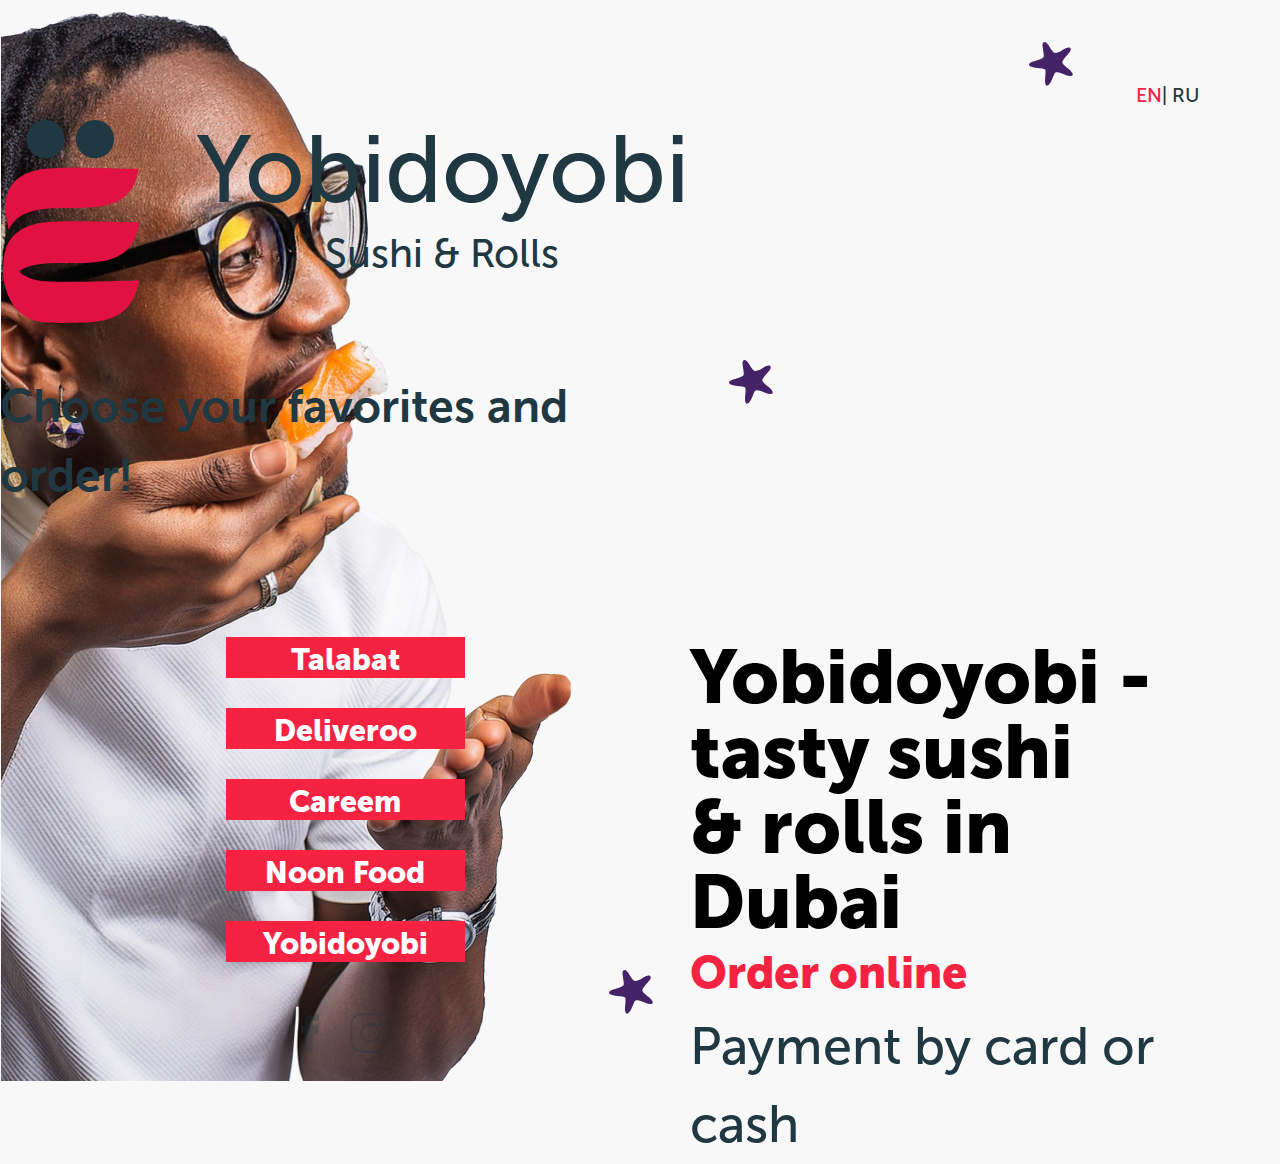
==== index.html @ 51c97f4b "first commit" ====
<!DOCTYPE html>
<html lang="en">
  <head>
    <meta charset="UTF-8" />
    <meta name="viewport" content="width=device-width, initial-scale=1.0" />
    <title>Yobi</title>
    <link rel="stylesheet" href="css/main.css" />
  </head>
  <body>
    <!DOCTYPE html>
    <html lang="en">
      <head>
        <meta charset="UTF-8" />
        <meta name="viewport" content="width=device-width, initial-scale=1.0" />
        <title>Моя страница</title>
      </head>
      <body>
        <div class="container">
          <div class="section">
            <div class="star" style="position: relative">
              <img class="star_1" src="/img/star.svg" alt="" />
              <img class="star_2" src="/img/star.svg" alt="" />
              <img class="star_3" src="/img/star.svg" alt="" />
              <img class="star_4" src="/img/star.svg" alt="" />
            </div>
            <img class="man-rolls" src="/img/man-rolls.png" alt="Изображение"
            style= />
          </div>
          <div class="section-center">
            <div class="block">
              <div class="lang-mobile">
                <p style="color: #f52341">EN</p>
                <p><a href="/index_ru.html">| RU</a></p>
              </div>
              <div class="logo">
                <img
                  class="logo_g"
                  src="/img/logo.svg"
                  alt=""
                  width="139.31"
                  height="207"
                />
                <div class="title-logo">
                  <h1 class="text1-logo">Yobidoyobi</h1>
                  <p class="text1-desk">Sushi & Rolls</p>
                </div>
              </div>
              <p class="text-desk2">Choose your favorites and order!</p>
              <div
                class="buttons"
                style="
                  display: grid;
                  align-content: center;
                  justify-content: center;
                  justify-items: center;
                "
              >
                <button>
                  <a
                    href="https://www.talabat.com/uae/restaurant/702246/yobidoyobi-sushi-rolls?aid=1252"
                  >
                    Talabat</a
                  >
                </button>
                <button>
                  <a
                    href="https://deliveroo.ae/menu/dubai/dubai-business-bay/yobidoyobi-business-bay"
                    >Deliveroo</a
                  >
                </button>
                <button>
                  <a href="https://careem.me/YobidoyobiSushi">Careem</a>
                </button>
                <button>
                  <a href="https://food.noon.com/outlet/YBDYBRH67F/">
                    Noon Food</a
                  >
                </button>
                <button>Yobidoyobi</button>

                <div class="social">
                  <img
                    src="/img/facebook.svg"
                    alt=""
                    style="padding-right: 30px"
                  />
                  <img src="/img/inst.svg" alt="" />
                </div>
              </div>
            </div>
          </div>
          <div class="section-order">
            <div class="lang-desk">
              <p style="color: #f52341">EN</p>
              <p><a href="/index_ru.html">| RU</a></p>
            </div>
            <div class="block-text">
              <p class="section-title">
                Yobidoyobi - <br />tasty sushi <br />& rolls in Dubai
              </p>
              <p class="section-description-color">Order online</p>
              <p class="section-description">Payment by card or cash</p>
            </div>
          </div>
        </div>
      </body>
    </html>
  </body>
</html>
---- css/main.css ----
@font-face {
  font-weight: 100; /* Соответствует значению normal */
  font-family: MuseoSans;
  src: url("../fonts/MuseoSansCyrl_100.otf");
}

@font-face {
  font-weight: 300; /* Соответствует значению bold */
  font-family: MuseoSans;
  src: url("../fonts/MuseoSansCyrl_300.otf");
}

@font-face {
  font-weight: 500;
  font-family: MuseoSans;
  src: url("../fonts/MuseoSansCyrl_500.otf");
}

@font-face {
  font-weight: 700;
  font-family: MuseoSans;
  src: url("../fonts/MuseoSansCyrl_700.otf");
}

@font-face {
  font-weight: 900;
  font-family: MuseoSans;
  src: url("../fonts/MuseoSansCyrl_900.otf");
}

body {
  position: relative;
  font-family: "Museo Sans Cyrl", sans-serif;
}

h1 {
  font-weight: 900;
}

i {
  font-weight: 100;
}

/* Box sizing rules */
*,
*::before,
*::after {
  box-sizing: border-box;
}

/* Prevent font size inflation */
html {
  -moz-text-size-adjust: none;
  -webkit-text-size-adjust: none;
  text-size-adjust: none;
}

/* Remove default margin in favour of better control in authored CSS */
body,
h1,
h2,
h3,
h4,
p,
figure,
blockquote,
dl,
dd {
  margin: 0;
  color: #203842;
}

/* Remove list styles on ul, ol elements with a list role, which suggests default styling will be removed */
ul[role="list"],
ol[role="list"] {
  list-style: none;
}

/* Set core body defaults */
body {
  line-height: 1.5;
}

/* Set shorter line heights on headings and interactive elements */
h1,
h2,
h3,
h4,
button,
input,
label {
  line-height: 1.1;
}

/* Balance text wrapping on headings */
h1,
h2,
h3,
h4 {
  text-wrap: balance;
}

/* A elements that don't have a class get default styles */
a:not([class]) {
  text-decoration-skip-ink: auto;
  color: currentColor;
  text-decoration: none;
}

/* Make images easier to work with */
img,
picture {
  padding: 1px;
}

/* Inherit fonts for inputs and buttons */
input,
textarea,
select {
  font: inherit;
}

/* Make sure textarea without a rows attribute are not tiny */
textarea:not([rows]) {
  min-height: 10em;
}

/* Anything that has been anchored to should have extra scroll margin */
:target {
  scroll-margin-block: 5ex;
}

body {
  background-color: #f8f8f8;
  margin: 0;
  padding: 0;
  font-family: "MuseoSans", Arial, sans-serif;
}
.container {
  max-width: auto;
  max-height: 100%;
  padding: 0;
  display: flex;
}
.section {
  max-width: 620px;
  flex: 1;
  border-radius: 10px;
}

.section_ru {
  flex: 1;
  border-radius: 10px;
  max-width: 620px;
}

.section-center {
  padding-top: 118px;
}

.section-center-ru {
  padding-top: 50px;
}

.title-logo {
  padding-left: 55px;
  display: flex;
  flex-direction: column;
  align-items: center;
}

.title-logo-ru {
  padding-left: 55px;
  display: flex;
  flex-direction: column;
  align-items: center;
}

.text1-logo {
  font-size: 95px;
  font-weight: 500;
}

.text1-logo-ru {
  font-size: 95px;
  font-weight: 900;
}

.text1-desk {
  font-size: 40px;
}

.social {
  display: flex;
  justify-content: center;
  align-items: center;
  margin-top: 20px;
}
.social a {
  margin: 0 10px;
}
.block {
  display: flex;
  flex-direction: column;
  align-items: center;
  justify-content: center;
  width: 100%;
}

.text-desk2 {
  font-size: 46px;
  padding-bottom: 107px;
  padding-top: 47px;
  font-weight: 700;
}

.text-desk2-ru {
  padding-top: 37px;
  padding-bottom: 80px;
  font-size: 36px;
  font-weight: 700;
}

.section-description-ru {
  font-size: 35px;
}

.block-text {
  padding-right: 10px;
  padding-top: 450px;
  display: flex;
  flex-direction: column;
  align-items: flex-start;
  justify-content: center;
}

.block-text-ru {
  padding-right: 10px;
  padding-top: 550px;
  display: flex;
  flex-direction: column;
  align-items: flex-start;
  justify-content: center;
}
.buttons {
  margin-top: 20px;
}

.img {
  width: auto;
}

.man-rolls {
  z-index: -1;
  position: absolute;
}

.logo {
  display: flex;
}

button {
  border: 0px;
  color: #fff;
  margin-bottom: 30px;
  height: 41px;
  font: inherit;
  background-color: #f52341;
  width: 239px;
  font-weight: 900;
  font-size: 30px;
}

.lang-desk {
  padding: 80px;
  display: flex;
  justify-content: flex-end;
  font-size: 20px;
}

.section-title {
  padding-right: 45px;
  font-size: 75px;
  font-weight: 900;
  color: #000;
  line-height: 100%;
}

.section-title-ru {
  padding-right: 45px;
  font-size: 60px;
  font-weight: 900;
  color: #000;
  line-height: 100%;
}

.section-description-color {
  font-size: 45px;
  font-weight: 900;
  color: #f52341;
}

.section-description-color-ru {
  font-size: 34px;
  font-weight: 900;
  color: #f52341;
}

.section-description {
  font-size: 52px;
}

.lang-mobile {
  display: none;
}

.star_1 {
  position: absolute;
  right: -1074px;
  top: 41px;
}

.star_2 {
  position: absolute;
  right: 14px;
  top: 359px;
}

.star_3 {
  position: absolute;
  right: -654px;
  top: 969px;
}

.star_4 {
  position: absolute;
  right: -774px;
  top: 359px;
}

@media only screen and (max-width: 576px) {
  .container {
    width: 90%; /* Ширина контейнера будет составлять 90% ширины экрана */
    margin: 0 auto;
    padding-right: 10px;
    display: flex;
    width: max-content;
    flex-direction: column;
  }

  .logo_g {
    height: 150px;
  }

  .title-logo {
    padding-left: 10px;
  }

  .block {
    padding-left: 20px;
    display: flex;
    flex-direction: column;
    align-items: flex-start;
    justify-content: center;
    width: 100%;
  }

  .section-title {
    font-size: 30px;
    font-weight: 900;
    color: #000;
    line-height: 100%;
  }

  .section-title-ru {
    font-size: 28px;
    font-weight: 900;
    color: #000;
    line-height: 100%;
  }

  .section-center {
    padding-top: 50px;
  }

  .section-description-color {
    font-size: 18px;
    font-weight: 900;
    color: #f52341;
    padding-left: 126px;
  }

  .section-description-color-ru {
    font-size: 18px;
    font-weight: 900;
    color: #f52341;
  }

  .section-description {
    font-size: 22px;
  }

  .section-description-ru {
    font-size: 16px;
  }

  .block-text {
    padding-top: 1px;
    display: flex;
    align-items: flex-start;
    margin-left: 15px;
    margin-top: 190px;
  }

  .block-text-ru {
    padding-top: 1px;
    display: flex;
    align-items: flex-start;
    margin-left: 15px;
    margin-top: 190px;
  }

  .text1-logo {
    font-size: 70px;
  }

  .title-logo-ru {
    padding-left: 20px;
    display: flex;
    flex-direction: column;
    align-items: center;
  }

  .text1-logo-ru {
    font-size: 60px;
  }

  .man-rolls {
    margin-top: 531px;
    margin-left: 179px;
    height: 680px;
    transform: scale(-1, 1);
  }

  .text-desk2 {
    padding-left: 22px;
    font-size: 28px;
    margin-top: 20px;
    padding-bottom: 50px;
  }

  .text-desk2-ru {
    padding-left: 22px;
    font-size: 28px;
    margin-top: 20px;
    padding-bottom: 50px;
  }

  .lang-desk {
    display: none;
  }

  .lang-mobile {
    align-self: end;
    display: flex;
  }

  .star_1 {
    position: absolute;
    right: 244px;
    top: 11px;
    width: 22px;
  }

  .star_2 {
    position: absolute;
    right: 92px;
    top: 404px;
    width: 22px;
  }

  .star_3 {
    width: 22px;
    position: absolute;
    right: 314px;
    top: 840px;
  }

  .star_4 {
    position: absolute;
    right: 488px;
    top: 832px;
    width: 22px;
  }
}

@media only screen and (max-width: 430px) {
  body {
    zoom: 0.7; /* Измените это значение по вашему усмотрению */
    /* или */
  }
}
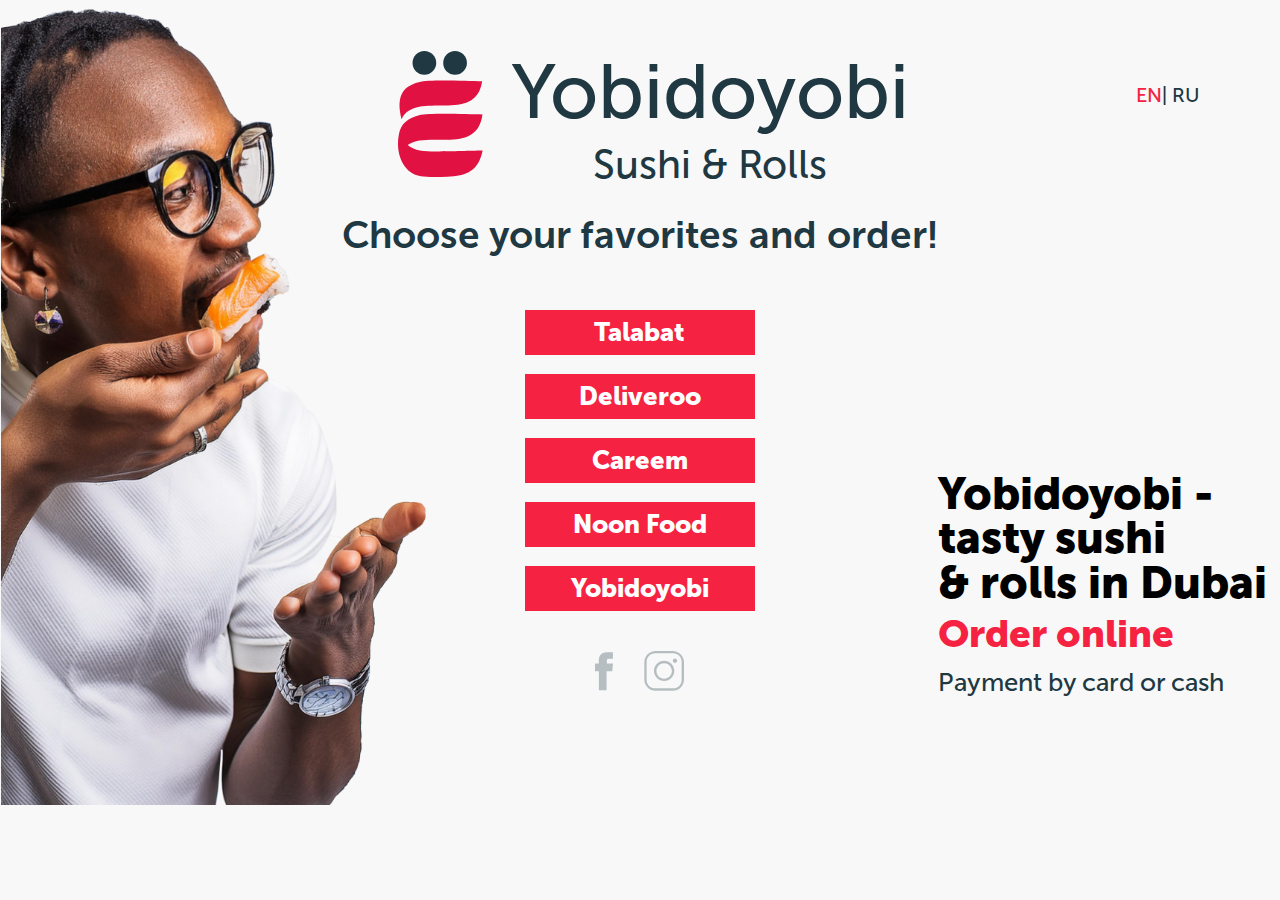
==== commit d7030547: "comm" ====
--- a/index.html
+++ b/index.html
@@ -17,12 +17,12 @@
       <body>
         <div class="container">
           <div class="section">
-            <div class="star" style="position: relative">
+            <!-- <div class="star" style="position: relative">
               <img class="star_1" src="/img/star.svg" alt="" />
               <img class="star_2" src="/img/star.svg" alt="" />
               <img class="star_3" src="/img/star.svg" alt="" />
               <img class="star_4" src="/img/star.svg" alt="" />
-            </div>
+            </div> -->
             <img class="man-rolls" src="/img/man-rolls.png" alt="Изображение"
             style= />
           </div>
@@ -76,7 +76,7 @@
                     Noon Food</a
                   >
                 </button>
-                <button>Yobidoyobi</button>
+                <button><a href="https://yobidoyobi.ae"></a> Yobidoyobi</button>
 
                 <div class="social">
                   <img
--- a/css/main.css
+++ b/css/main.css
@@ -177,8 +177,8 @@
 }
 
 .text1-logo {
-  font-size: 95px;
-  font-weight: 500;
+  font-size: 5vw;
+  font-weight: 700;
 }
 
 .text1-logo-ru {
@@ -251,12 +251,16 @@
 }
 
 .man-rolls {
+  height: 58vw;
   z-index: -1;
   position: absolute;
 }
 
 .logo {
   display: flex;
+}
+.logo_g {
+  height: 11vw;
 }
 
 button {
@@ -338,6 +342,130 @@
   top: 359px;
 }
 
+@media only screen and (max-width: 1280px) {
+  .man-rolls {
+    z-index: -1;
+    position: absolute;
+    height: 63vw;
+  }
+
+  .section-center {
+    padding-top: 50px;
+  }
+
+  .section-center-ru {
+    padding-top: 50px;
+  }
+
+  .title-logo {
+    padding-left: 1px;
+    display: flex;
+    flex-direction: column;
+    align-items: center;
+  }
+
+  .title-logo-ru {
+    padding-left: 1px;
+    display: flex;
+    flex-direction: column;
+    align-items: center;
+  }
+
+  .logo_g {
+    height: 10vw;
+  }
+
+  .text1-logo {
+    font-size: 6vw;
+    font-weight: 500;
+  }
+
+  .text1-logo-ru {
+    font-size: 6vw;
+    font-weight: 500;
+  }
+
+  .text-desk2 {
+    font-size: 3vw;
+    padding-bottom: 2vw;
+    padding-top: 1vw;
+    font-weight: 700;
+  }
+
+  .text-desk2-ru {
+    font-size: 2vw;
+    padding-bottom: 2vw;
+    padding-top: 1vw;
+    font-weight: 700;
+  }
+
+  .block-text {
+    padding-right: 10px;
+    padding-top: 22vw;
+    display: flex;
+    flex-direction: column;
+    align-items: flex-start;
+    justify-content: center;
+  }
+
+  .block-text-ru {
+    padding-right: 10px;
+    padding-top: 22vw;
+    display: flex;
+    flex-direction: column;
+    align-items: flex-start;
+    justify-content: center;
+  }
+
+  .section-title {
+    padding-right: 3px;
+    font-size: 3.5vw;
+    font-weight: 900;
+    color: #000;
+    line-height: 100%;
+  }
+
+  .section-title-ru {
+    padding-right: 3px;
+    font-size: 3.5vw;
+    font-weight: 900;
+    color: #000;
+    line-height: 100%;
+  }
+
+  .section-description-color {
+    font-size: 3vw;
+    font-weight: 900;
+    color: #f52341;
+  }
+
+  .section-description-color-ru {
+    font-size: 3vw;
+    font-weight: 900;
+    color: #f52341;
+  }
+
+  .section-description {
+    font-size: 2vw;
+  }
+
+  .section-description-ru {
+    font-size: 2vw;
+  }
+
+  button {
+    border: 0px;
+    color: #fff;
+    margin-bottom: 1.5vw;
+    height: 3.5vw;
+    font: inherit;
+    background-color: #f52341;
+    width: 18vw;
+    font-weight: 900;
+    font-size: 2vw;
+  }
+}
+
 @media only screen and (max-width: 576px) {
   .container {
     width: 90%; /* Ширина контейнера будет составлять 90% ширины экрана */
@@ -352,6 +480,13 @@
     height: 150px;
   }
 
+  .text-desk2-ru {
+    font-size: 4.5vw;
+    padding-bottom: 2vw;
+    padding-top: 1vw;
+    font-weight: 700;
+  }
+
   .title-logo {
     padding-left: 10px;
   }
@@ -372,17 +507,22 @@
     line-height: 100%;
   }
 
-  .section-title-ru {
-    font-size: 28px;
-    font-weight: 900;
-    color: #000;
-    line-height: 100%;
-  }
-
   .section-center {
     padding-top: 50px;
   }
 
+  button {
+    border: 0px;
+    color: #fff;
+    margin-bottom: 3.5vw;
+    height: 7.5vw;
+    font: inherit;
+    background-color: #f52341;
+    width: 47vw;
+    font-weight: 900;
+    font-size: 4vw;
+  }
+
   .section-description-color {
     font-size: 18px;
     font-weight: 900;
@@ -390,55 +530,26 @@
     padding-left: 126px;
   }
 
-  .section-description-color-ru {
-    font-size: 18px;
-    font-weight: 900;
-    color: #f52341;
-  }
-
   .section-description {
     font-size: 22px;
   }
 
-  .section-description-ru {
-    font-size: 16px;
-  }
-
   .block-text {
     padding-top: 1px;
     display: flex;
     align-items: flex-start;
     margin-left: 15px;
-    margin-top: 190px;
-  }
-
-  .block-text-ru {
-    padding-top: 1px;
-    display: flex;
-    align-items: flex-start;
-    margin-left: 15px;
-    margin-top: 190px;
+    margin-top: 144px;
   }
 
   .text1-logo {
     font-size: 70px;
   }
 
-  .title-logo-ru {
-    padding-left: 20px;
-    display: flex;
-    flex-direction: column;
-    align-items: center;
-  }
-
-  .text1-logo-ru {
-    font-size: 60px;
-  }
-
   .man-rolls {
-    margin-top: 531px;
-    margin-left: 179px;
-    height: 680px;
+    margin-top: 387px;
+    margin-left: 218px;
+    height: 570px;
     transform: scale(-1, 1);
   }
 
@@ -449,13 +560,6 @@
     padding-bottom: 50px;
   }
 
-  .text-desk2-ru {
-    padding-left: 22px;
-    font-size: 28px;
-    margin-top: 20px;
-    padding-bottom: 50px;
-  }
-
   .lang-desk {
     display: none;
   }
@@ -463,6 +567,10 @@
   .lang-mobile {
     align-self: end;
     display: flex;
+  }
+
+  .section-description-ru {
+    font-size: 18px;
   }
 
   .star_1 {
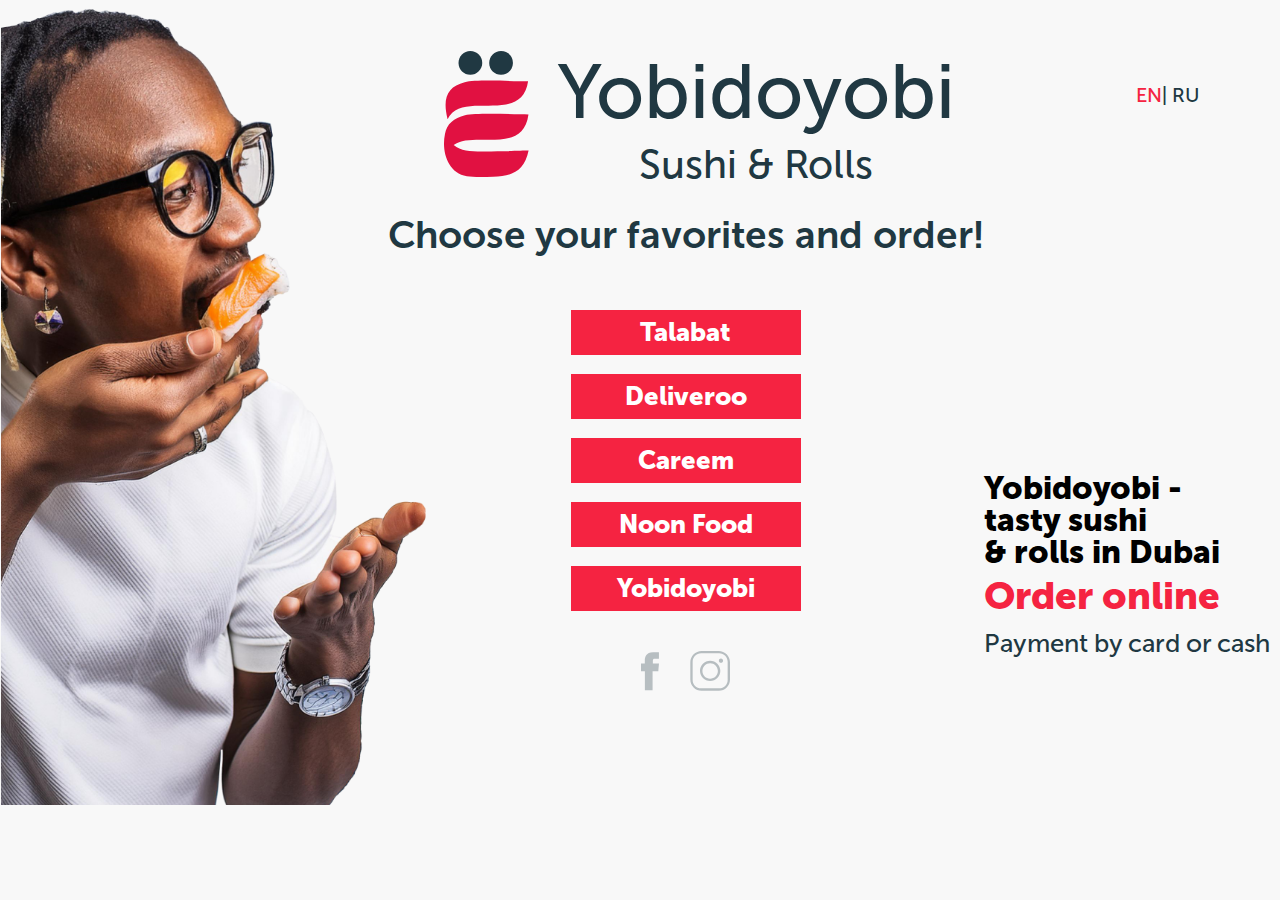
==== commit db970daa: "comm6" ====
--- a/index.html
+++ b/index.html
@@ -76,7 +76,9 @@
                     Noon Food</a
                   >
                 </button>
-                <button><a href="https://yobidoyobi.ae"></a> Yobidoyobi</button>
+                <button>
+                  <a href="https://yobidoyobi.ae"> Yobidoyobi</a>
+                </button>
 
                 <div class="social">
                   <img
--- a/css/main.css
+++ b/css/main.css
@@ -208,7 +208,7 @@
 }
 
 .text-desk2 {
-  font-size: 46px;
+  font-size: 2.3vw;
   padding-bottom: 107px;
   padding-top: 47px;
   font-weight: 700;
@@ -217,7 +217,7 @@
 .text-desk2-ru {
   padding-top: 37px;
   padding-bottom: 80px;
-  font-size: 36px;
+  font-size: 2vw;
   font-weight: 700;
 }
 
@@ -253,7 +253,7 @@
 .man-rolls {
   height: 58vw;
   z-index: -1;
-  position: absolute;
+  position: relative;
 }
 
 .logo {
@@ -284,7 +284,7 @@
 
 .section-title {
   padding-right: 45px;
-  font-size: 75px;
+  font-size: 68px;
   font-weight: 900;
   color: #000;
   line-height: 100%;
@@ -311,7 +311,7 @@
 }
 
 .section-description {
-  font-size: 52px;
+  font-size: 40px;
 }
 
 .lang-mobile {
@@ -419,7 +419,7 @@
 
   .section-title {
     padding-right: 3px;
-    font-size: 3.5vw;
+    font-size: 2.5vw;
     font-weight: 900;
     color: #000;
     line-height: 100%;
@@ -481,10 +481,10 @@
   }
 
   .text-desk2-ru {
-    font-size: 4.5vw;
-    padding-bottom: 2vw;
-    padding-top: 1vw;
-    font-weight: 700;
+    padding-left: 22px;
+    font-size: 28px;
+    margin-top: 20px;
+    padding-bottom: 50px;
   }
 
   .title-logo {
@@ -502,6 +502,13 @@
 
   .section-title {
     font-size: 30px;
+    font-weight: 900;
+    color: #000;
+    line-height: 100%;
+  }
+
+  .section-title-ru {
+    font-size: 27px;
     font-weight: 900;
     color: #000;
     line-height: 100%;
@@ -527,7 +534,6 @@
     font-size: 18px;
     font-weight: 900;
     color: #f52341;
-    padding-left: 126px;
   }
 
   .section-description {
@@ -535,11 +541,10 @@
   }
 
   .block-text {
-    padding-top: 1px;
+    padding-top: 250px;
     display: flex;
     align-items: flex-start;
     margin-left: 15px;
-    margin-top: 144px;
   }
 
   .text1-logo {
@@ -547,9 +552,9 @@
   }
 
   .man-rolls {
-    margin-top: 387px;
-    margin-left: 218px;
-    height: 570px;
+    margin-top: 444px;
+    margin-left: 175px;
+    height: 651px;
     transform: scale(-1, 1);
   }
 
@@ -570,7 +575,7 @@
   }
 
   .section-description-ru {
-    font-size: 18px;
+    font-size: 16px;
   }
 
   .star_1 {
@@ -604,7 +609,91 @@
 
 @media only screen and (max-width: 430px) {
   body {
-    zoom: 0.7; /* Измените это значение по вашему усмотрению */
-    /* или */
-  }
-}
+    overflow-x: hidden; /* отключает горизонтальный скролл */
+    overflow-y: scroll;
+  }
+  .container {
+    width: 100%;
+    max-width: 100%;
+    margin: 0;
+    padding-right: 10px;
+    display: flex;
+
+    flex-direction: column;
+  }
+  .logo_g {
+    height: 110px;
+  }
+  .text1-logo {
+    font-size: 45px;
+  }
+
+  .logo_g {
+    margin-left: -20px;
+    margin-right: -26px;
+    height: 110px;
+  }
+  .text1-desk {
+    font-size: 26px;
+  }
+
+  .text-desk2 {
+    padding-left: 1px;
+    font-size: 23px;
+    margin-top: 20px;
+    padding-bottom: 50px;
+  }
+
+  .man-rolls {
+    margin-top: 407px;
+    margin-left: 125px;
+    height: 520px;
+    transform: scale(-1, 1);
+  }
+
+  .block-text {
+    padding-top: 157px;
+    display: flex;
+    align-items: flex-start;
+    margin-left: 15px;
+  }
+
+  .lang-mobile {
+    margin-right: 31px;
+    align-self: end;
+    display: flex;
+  }
+
+  .section-center {
+    padding-top: 50px;
+  }
+
+  .section-title {
+    font-size: 22px;
+    font-weight: 900;
+    color: #000;
+    line-height: 100%;
+  }
+
+  .section-description {
+    font-size: 11px;
+  }
+
+  .section-description-ru {
+    font-size: 11px;
+  }
+
+  .text-desk2-ru {
+    padding-left: 1px;
+    font-size: 22px;
+    margin-top: 20px;
+    padding-bottom: 50px;
+  }
+
+  .section-title-ru {
+    font-size: 19px;
+    font-weight: 900;
+    color: #000;
+    line-height: 100%;
+  }
+}
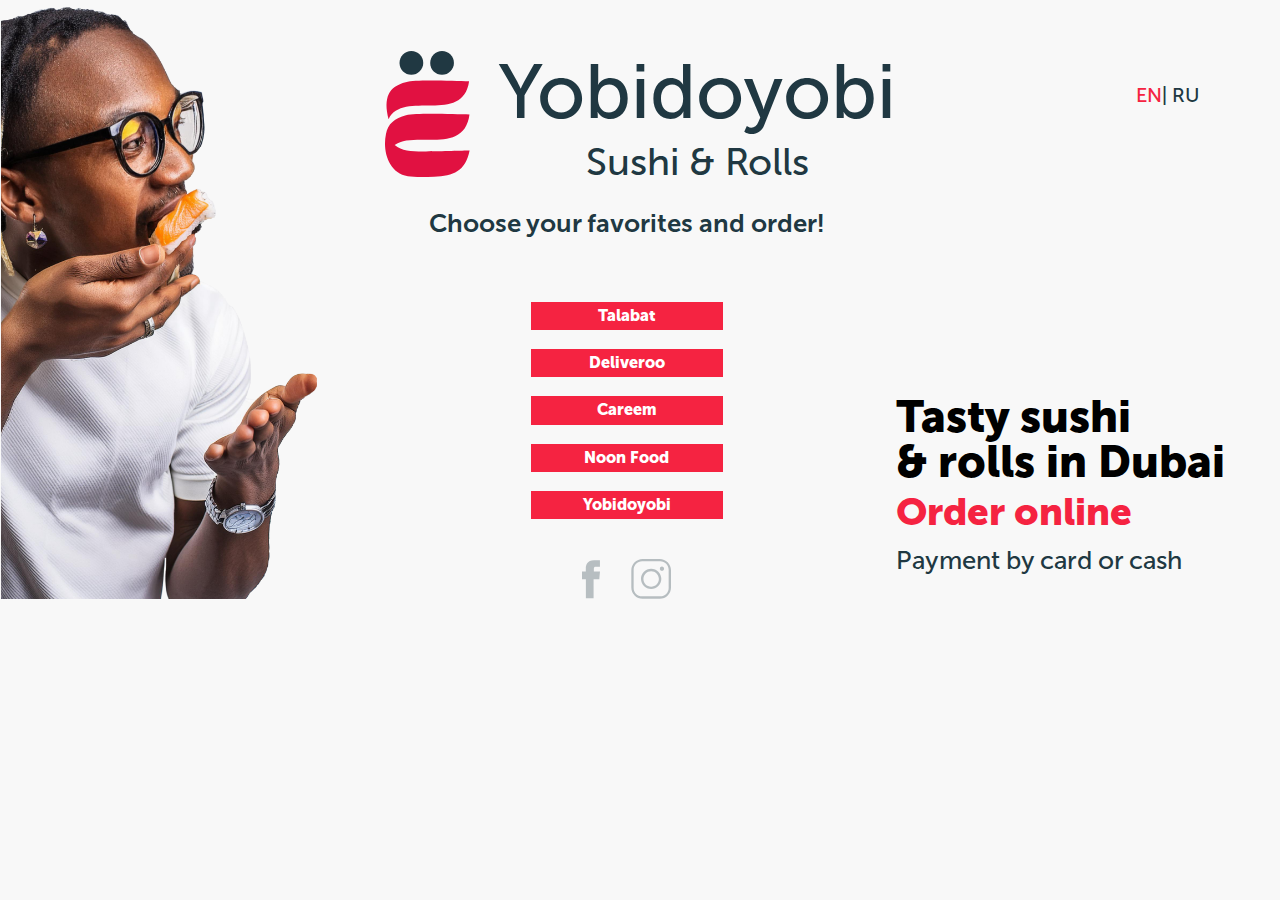
==== commit 32d6c928: "saa" ====
--- a/index.html
+++ b/index.html
@@ -97,9 +97,7 @@
               <p><a href="/index_ru.html">| RU</a></p>
             </div>
             <div class="block-text">
-              <p class="section-title">
-                Yobidoyobi - <br />tasty sushi <br />& rolls in Dubai
-              </p>
+              <p class="section-title">Tasty sushi <br />& rolls in Dubai</p>
               <p class="section-description-color">Order online</p>
               <p class="section-description">Payment by card or cash</p>
             </div>
--- a/css/main.css
+++ b/css/main.css
@@ -155,7 +155,7 @@
 }
 
 .section-center {
-  padding-top: 118px;
+  padding-top: 5vw;
 }
 
 .section-center-ru {
@@ -187,7 +187,7 @@
 }
 
 .text1-desk {
-  font-size: 40px;
+  font-size: 3vw;
 }
 
 .social {
@@ -208,9 +208,9 @@
 }
 
 .text-desk2 {
-  font-size: 2.3vw;
-  padding-bottom: 107px;
-  padding-top: 47px;
+  padding-top: 3vw;
+  padding-bottom: 4vw;
+  font-size: 2vw;
   font-weight: 700;
 }
 
@@ -227,7 +227,7 @@
 
 .block-text {
   padding-right: 10px;
-  padding-top: 450px;
+  padding-top: 23vw;
   display: flex;
   flex-direction: column;
   align-items: flex-start;
@@ -251,9 +251,10 @@
 }
 
 .man-rolls {
-  height: 58vw;
   z-index: -1;
-  position: relative;
+  position: fixed;
+  height: auto;
+  max-height: 100%;
 }
 
 .logo {
@@ -267,12 +268,12 @@
   border: 0px;
   color: #fff;
   margin-bottom: 30px;
-  height: 41px;
+  height: 2.2vw;
   font: inherit;
   background-color: #f52341;
-  width: 239px;
-  font-weight: 900;
-  font-size: 30px;
+  width: 15vw;
+  font-weight: 900;
+  font-size: 1.5vw;
 }
 
 .lang-desk {
@@ -284,7 +285,7 @@
 
 .section-title {
   padding-right: 45px;
-  font-size: 68px;
+  font-size: 3.5vw;
   font-weight: 900;
   color: #000;
   line-height: 100%;
@@ -292,14 +293,14 @@
 
 .section-title-ru {
   padding-right: 45px;
-  font-size: 60px;
+  font-size: 3.5vw;
   font-weight: 900;
   color: #000;
   line-height: 100%;
 }
 
 .section-description-color {
-  font-size: 45px;
+  font-size: 2vw;
   font-weight: 900;
   color: #f52341;
 }
@@ -310,8 +311,8 @@
   color: #f52341;
 }
 
-.section-description {
-  font-size: 40px;
+.section-description-ru {
+  font-size: 2vw;
 }
 
 .lang-mobile {
@@ -342,128 +343,128 @@
   top: 359px;
 }
 
-@media only screen and (max-width: 1280px) {
+@media only screen and (max-width: 1300px) {
   .man-rolls {
     z-index: -1;
     position: absolute;
-    height: 63vw;
-  }
-
-  .section-center {
-    padding-top: 50px;
-  }
-
-  .section-center-ru {
-    padding-top: 50px;
-  }
-
-  .title-logo {
-    padding-left: 1px;
-    display: flex;
-    flex-direction: column;
-    align-items: center;
-  }
-
-  .title-logo-ru {
-    padding-left: 1px;
-    display: flex;
-    flex-direction: column;
-    align-items: center;
-  }
-
-  .logo_g {
-    height: 10vw;
-  }
-
-  .text1-logo {
-    font-size: 6vw;
-    font-weight: 500;
-  }
-
-  .text1-logo-ru {
-    font-size: 6vw;
-    font-weight: 500;
-  }
-
-  .text-desk2 {
-    font-size: 3vw;
-    padding-bottom: 2vw;
-    padding-top: 1vw;
-    font-weight: 700;
-  }
-
-  .text-desk2-ru {
-    font-size: 2vw;
-    padding-bottom: 2vw;
-    padding-top: 1vw;
-    font-weight: 700;
-  }
-
-  .block-text {
-    padding-right: 10px;
-    padding-top: 22vw;
-    display: flex;
-    flex-direction: column;
-    align-items: flex-start;
-    justify-content: center;
-  }
-
-  .block-text-ru {
-    padding-right: 10px;
-    padding-top: 22vw;
-    display: flex;
-    flex-direction: column;
-    align-items: flex-start;
-    justify-content: center;
-  }
-
-  .section-title {
-    padding-right: 3px;
-    font-size: 2.5vw;
-    font-weight: 900;
-    color: #000;
-    line-height: 100%;
-  }
-
-  .section-title-ru {
-    padding-right: 3px;
-    font-size: 3.5vw;
-    font-weight: 900;
-    color: #000;
-    line-height: 100%;
-  }
-
-  .section-description-color {
-    font-size: 3vw;
-    font-weight: 900;
-    color: #f52341;
-  }
-
-  .section-description-color-ru {
-    font-size: 3vw;
-    font-weight: 900;
-    color: #f52341;
-  }
-
-  .section-description {
-    font-size: 2vw;
-  }
-
-  .section-description-ru {
-    font-size: 2vw;
-  }
-
-  button {
-    border: 0px;
-    color: #fff;
-    margin-bottom: 1.5vw;
-    height: 3.5vw;
-    font: inherit;
-    background-color: #f52341;
-    width: 18vw;
-    font-weight: 900;
-    font-size: 2vw;
-  }
+    height: auto;
+    max-height: 100%;
+  }
+}
+
+.section-center {
+  padding-top: 50px;
+}
+
+.section-center-ru {
+  padding-top: 50px;
+}
+
+.title-logo {
+  padding-left: 1px;
+  display: flex;
+  flex-direction: column;
+  align-items: center;
+}
+
+.title-logo-ru {
+  padding-left: 1px;
+  display: flex;
+  flex-direction: column;
+  align-items: center;
+}
+
+.logo_g {
+  height: 10vw;
+}
+
+.text1-logo {
+  font-size: 6vw;
+  font-weight: 500;
+}
+
+.text1-logo-ru {
+  font-size: 6vw;
+  font-weight: 500;
+}
+
+.text-desk2 {
+  padding-top: 2vw;
+  padding-bottom: 3vw;
+  padding-top: 1vw;
+  font-weight: 700;
+}
+
+.text-desk2-ru {
+  padding-top: 2vw;
+  padding-bottom: 3vw;
+  padding-top: 1vw;
+  font-weight: 700;
+}
+
+.block-text {
+  padding-right: 10px;
+  padding-top: 16vw;
+  display: flex;
+  flex-direction: column;
+  align-items: flex-start;
+  justify-content: center;
+}
+
+.block-text-ru {
+  padding-right: 10px;
+  padding-top: 16vw;
+  display: flex;
+  flex-direction: column;
+  align-items: flex-start;
+  justify-content: center;
+}
+
+.section-title {
+  font-size: 3.5vw;
+  font-weight: 900;
+  color: #000;
+  line-height: 100%;
+}
+
+.section-title-ru {
+  padding-right: 3px;
+  font-size: 3.5vw;
+  font-weight: 900;
+  color: #000;
+  line-height: 100%;
+}
+
+.section-description-color {
+  font-size: 3vw;
+  font-weight: 900;
+  color: #f52341;
+}
+
+.section-description-color-ru {
+  font-size: 3vw;
+  font-weight: 900;
+  color: #f52341;
+}
+
+.section-description {
+  font-size: 2vw;
+}
+
+.section-description-ru {
+  font-size: 2vw;
+}
+
+button {
+  border: 0px;
+  color: #fff;
+  margin-bottom: 1.5vw;
+  /* height: 3.5vw; */
+  font: inherit;
+  background-color: #f52341;
+  /* width: 18vw; */
+  font-weight: 900;
+  /* font-size: 2vw; */
 }
 
 @media only screen and (max-width: 576px) {
@@ -482,7 +483,7 @@
 
   .text-desk2-ru {
     padding-left: 22px;
-    font-size: 28px;
+    font-size: 4vw;
     margin-top: 20px;
     padding-bottom: 50px;
   }
@@ -548,19 +549,24 @@
   }
 
   .text1-logo {
-    font-size: 70px;
+    font-size: 10vw;
   }
 
   .man-rolls {
-    margin-top: 444px;
-    margin-left: 175px;
-    height: 651px;
-    transform: scale(-1, 1);
+    top: 403px;
+    z-index: -1;
+    position: absolute;
+    /* height: auto; */
+    /* height: 500px; */
+    left: 99px;
+    max-height: 100%;
+    max-width: 100%;
+    transform: scale(-0.65, 0.65);
   }
 
   .text-desk2 {
     padding-left: 22px;
-    font-size: 28px;
+    font-size: 5vw;
     margin-top: 20px;
     padding-bottom: 50px;
   }
@@ -608,17 +614,11 @@
 }
 
 @media only screen and (max-width: 430px) {
-  body {
-    overflow-x: hidden; /* отключает горизонтальный скролл */
-    overflow-y: scroll;
-  }
   .container {
-    width: 100%;
-    max-width: 100%;
     margin: 0;
     padding-right: 10px;
     display: flex;
-
+    width: max-content;
     flex-direction: column;
   }
   .logo_g {
@@ -645,27 +645,22 @@
   }
 
   .man-rolls {
-    margin-top: 407px;
-    margin-left: 125px;
-    height: 520px;
-    transform: scale(-1, 1);
+    top: 279px;
+    z-index: -1;
+    position: absolute;
+    /* height: auto; */
+    /* height: 500px; */
+    left: 65px;
+    max-height: 100%;
+    max-width: 100%;
+    transform: scale(-0.7, 0.7);
   }
 
   .block-text {
-    padding-top: 157px;
+    padding-top: 128px;
     display: flex;
     align-items: flex-start;
     margin-left: 15px;
-  }
-
-  .lang-mobile {
-    margin-right: 31px;
-    align-self: end;
-    display: flex;
-  }
-
-  .section-center {
-    padding-top: 50px;
   }
 
   .section-title {
@@ -685,7 +680,7 @@
 
   .text-desk2-ru {
     padding-left: 1px;
-    font-size: 22px;
+    font-size: 20px;
     margin-top: 20px;
     padding-bottom: 50px;
   }
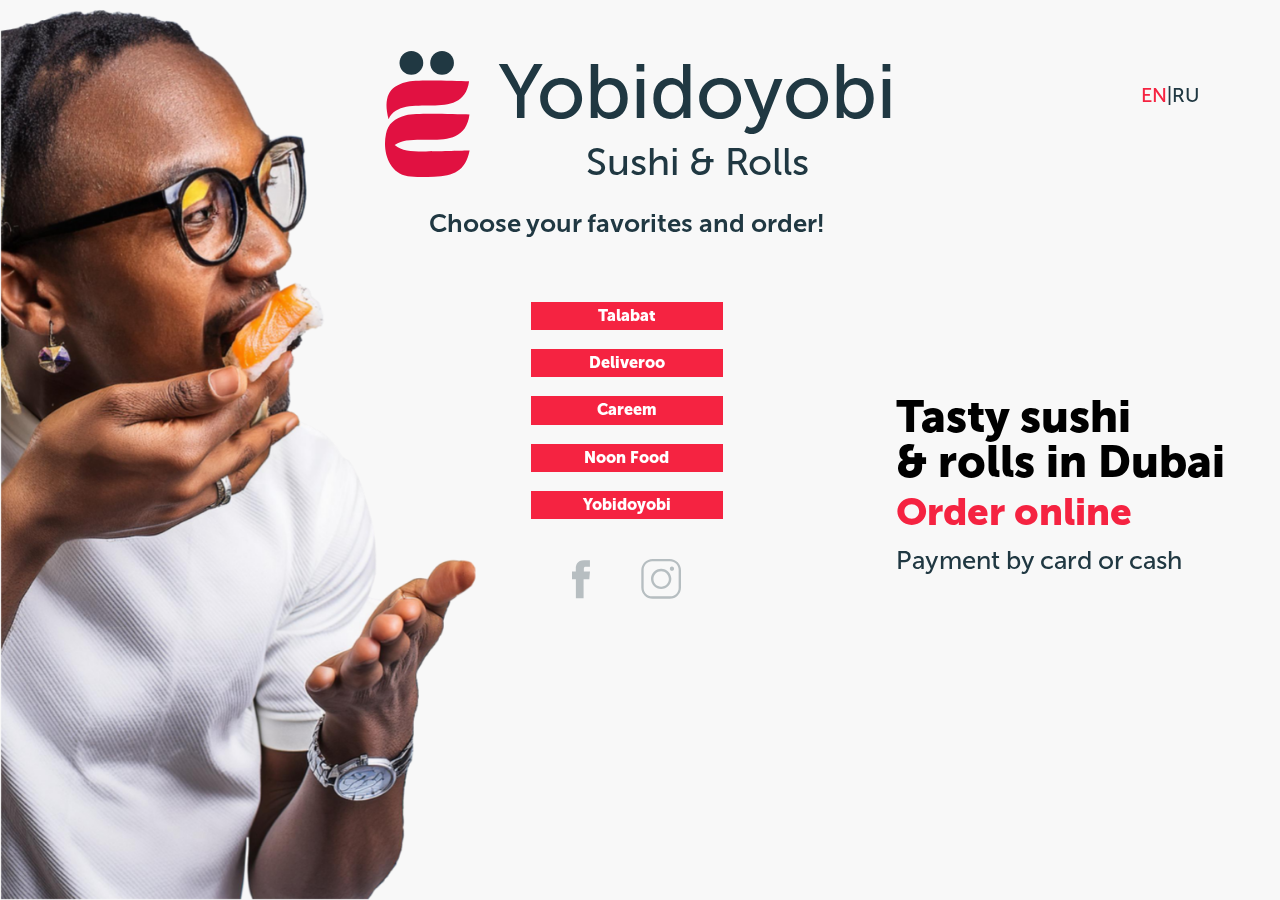
==== commit 08a7e892: "commit_t" ====
--- a/index.html
+++ b/index.html
@@ -30,7 +30,7 @@
             <div class="block">
               <div class="lang-mobile">
                 <p style="color: #f52341">EN</p>
-                <p><a href="/index_ru.html">| RU</a></p>
+                <p><a href="/index_ru.html">|RU</a></p>
               </div>
               <div class="logo">
                 <img
@@ -81,12 +81,17 @@
                 </button>
 
                 <div class="social">
-                  <img
-                    src="/img/facebook.svg"
-                    alt=""
-                    style="padding-right: 30px"
-                  />
-                  <img src="/img/inst.svg" alt="" />
+                  <a
+                    href="https://www.facebook.com/profile.php?id=100092510825266"
+                  >
+                    <img
+                      src="/img/facebook.svg"
+                      alt=""
+                      style="padding-right: 30px"
+                  /></a>
+                  <a href="https://www.instagram.com/sushiyobidoyobi.dubai">
+                    <img src="/img/inst.svg" alt="" a
+                  /></a>
                 </div>
               </div>
             </div>
@@ -94,7 +99,7 @@
           <div class="section-order">
             <div class="lang-desk">
               <p style="color: #f52341">EN</p>
-              <p><a href="/index_ru.html">| RU</a></p>
+              <p><a href="/index_ru.html">|RU</a></p>
             </div>
             <div class="block-text">
               <p class="section-title">Tasty sushi <br />& rolls in Dubai</p>
--- a/css/main.css
+++ b/css/main.css
@@ -141,6 +141,7 @@
   max-height: 100%;
   padding: 0;
   display: flex;
+  justify-content: space-between;
 }
 .section {
   max-width: 620px;
@@ -346,7 +347,7 @@
 @media only screen and (max-width: 1300px) {
   .man-rolls {
     z-index: -1;
-    position: absolute;
+    position: fixed;
     height: auto;
     max-height: 100%;
   }
@@ -483,7 +484,7 @@
 
   .text-desk2-ru {
     padding-left: 22px;
-    font-size: 4vw;
+    font-size: 5vw;
     margin-top: 20px;
     padding-bottom: 50px;
   }
@@ -566,7 +567,7 @@
 
   .text-desk2 {
     padding-left: 22px;
-    font-size: 5vw;
+    font-size: 5.8vw;
     margin-top: 20px;
     padding-bottom: 50px;
   }
@@ -622,24 +623,22 @@
     flex-direction: column;
   }
   .logo_g {
-    height: 110px;
-  }
-  .text1-logo {
-    font-size: 45px;
-  }
-
-  .logo_g {
     margin-left: -20px;
     margin-right: -26px;
     height: 110px;
-  }
+    height: 21vw;
+  }
+  .text1-logo {
+    font-weight: 900;
+  }
+
   .text1-desk {
-    font-size: 26px;
+    font-size: 7vw;
   }
 
   .text-desk2 {
     padding-left: 1px;
-    font-size: 23px;
+    /* font-size: 23px; */
     margin-top: 20px;
     padding-bottom: 50px;
   }
@@ -650,7 +649,7 @@
     position: absolute;
     /* height: auto; */
     /* height: 500px; */
-    left: 65px;
+    left: 15vw;
     max-height: 100%;
     max-width: 100%;
     transform: scale(-0.7, 0.7);
@@ -680,7 +679,7 @@
 
   .text-desk2-ru {
     padding-left: 1px;
-    font-size: 20px;
+    /* font-size: 20px; */
     margin-top: 20px;
     padding-bottom: 50px;
   }
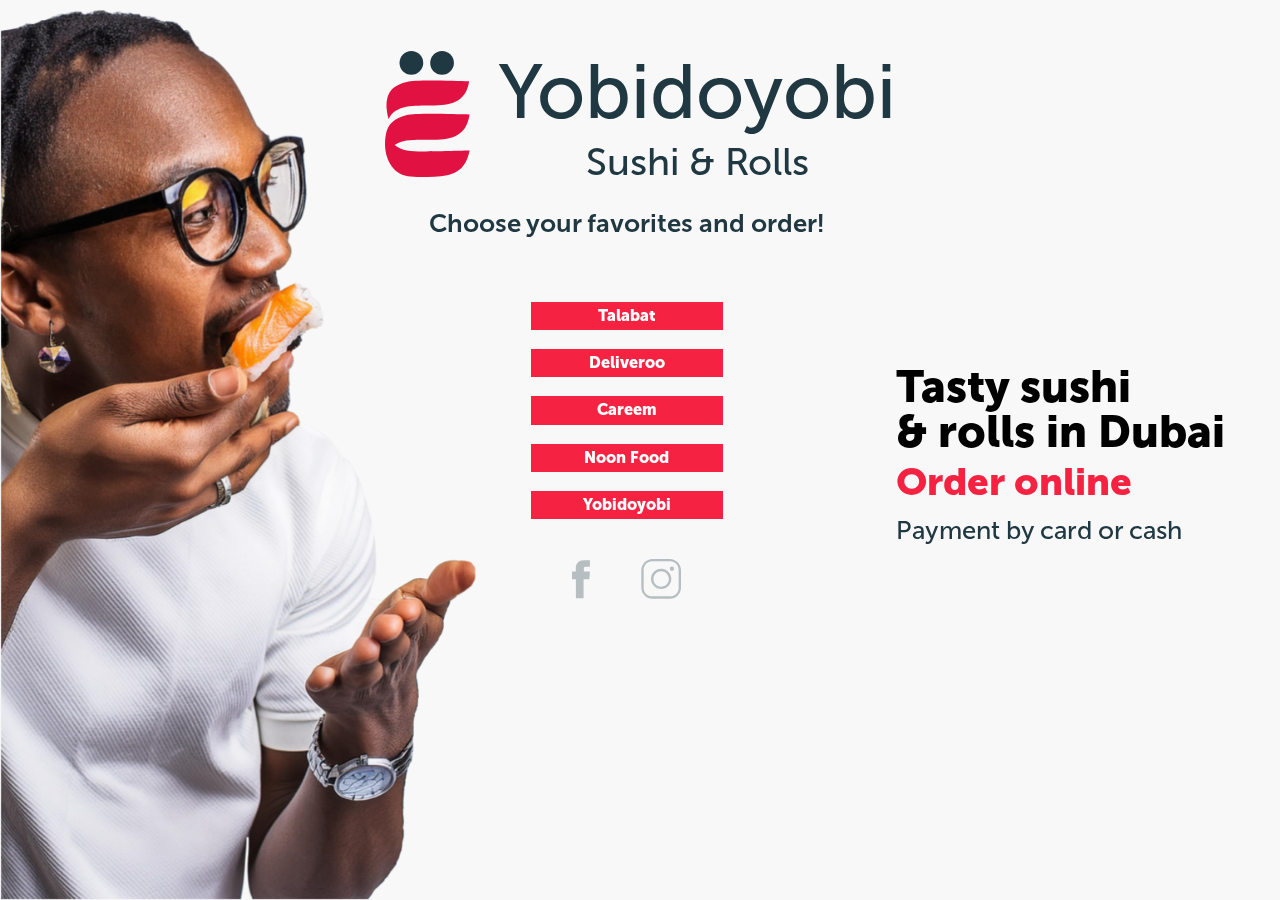
==== commit 71f5a3e1: "ma" ====
--- a/index.html
+++ b/index.html
@@ -28,10 +28,10 @@
           </div>
           <div class="section-center">
             <div class="block">
-              <div class="lang-mobile">
+              <!-- <div class="lang-mobile">
                 <p style="color: #f52341">EN</p>
                 <p><a href="/index_ru.html">|RU</a></p>
-              </div>
+              </div> -->
               <div class="logo">
                 <img
                   class="logo_g"
@@ -55,29 +55,28 @@
                   justify-items: center;
                 "
               >
-                <button>
-                  <a
-                    href="https://www.talabat.com/uae/restaurant/702246/yobidoyobi-sushi-rolls?aid=1252"
-                  >
-                    Talabat</a
-                  >
+                <button
+                  onclick="window.location.href='https://www.talabat.com/uae/restaurant/702246/yobidoyobi-sushi-rolls?aid=1252'"
+                >
+                  Talabat
                 </button>
-                <button>
-                  <a
-                    href="https://deliveroo.ae/menu/dubai/dubai-business-bay/yobidoyobi-business-bay"
-                    >Deliveroo</a
-                  >
+                <button
+                  onclick="window.location.href='https://deliveroo.ae/menu/dubai/dubai-business-bay/yobidoyobi-business-bay'"
+                >
+                  Deliveroo
                 </button>
-                <button>
-                  <a href="https://careem.me/YobidoyobiSushi">Careem</a>
+                <button
+                  onclick="window.location.href='https://careem.me/YobidoyobiSushi'"
+                >
+                  Careem
                 </button>
-                <button>
-                  <a href="https://food.noon.com/outlet/YBDYBRH67F/">
-                    Noon Food</a
-                  >
+                <button
+                  onclick="window.location.href='https://food.noon.com/outlet/YBDYBRH67F/'"
+                >
+                  Noon Food
                 </button>
-                <button>
-                  <a href="https://yobidoyobi.ae"> Yobidoyobi</a>
+                <button onclick="window.location.href='https://yobidoyobi.ae'">
+                  Yobidoyobi
                 </button>
 
                 <div class="social">
@@ -98,8 +97,8 @@
           </div>
           <div class="section-order">
             <div class="lang-desk">
-              <p style="color: #f52341">EN</p>
-              <p><a href="/index_ru.html">|RU</a></p>
+              <!-- <p style="color: #f52341">EN</p>
+              <p><a href="/index_ru.html">|RU</a></p> -->
             </div>
             <div class="block-text">
               <p class="section-title">Tasty sushi <br />& rolls in Dubai</p>
--- a/css/main.css
+++ b/css/main.css
@@ -92,6 +92,10 @@
   line-height: 1.1;
 }
 
+button {
+  cursor: pointer;
+}
+
 /* Balance text wrapping on headings */
 h1,
 h2,
@@ -517,7 +521,7 @@
   }
 
   .section-center {
-    padding-top: 50px;
+    padding-top: 20px;
   }
 
   button {
@@ -616,6 +620,7 @@
 
 @media only screen and (max-width: 430px) {
   .container {
+    transition: height 0.3s linear;
     margin: 0;
     padding-right: 10px;
     display: flex;
@@ -644,7 +649,7 @@
   }
 
   .man-rolls {
-    top: 279px;
+    top: 174px;
     z-index: -1;
     position: absolute;
     /* height: auto; */
@@ -656,7 +661,7 @@
   }
 
   .block-text {
-    padding-top: 128px;
+    padding-top: 17vw;
     display: flex;
     align-items: flex-start;
     margin-left: 15px;
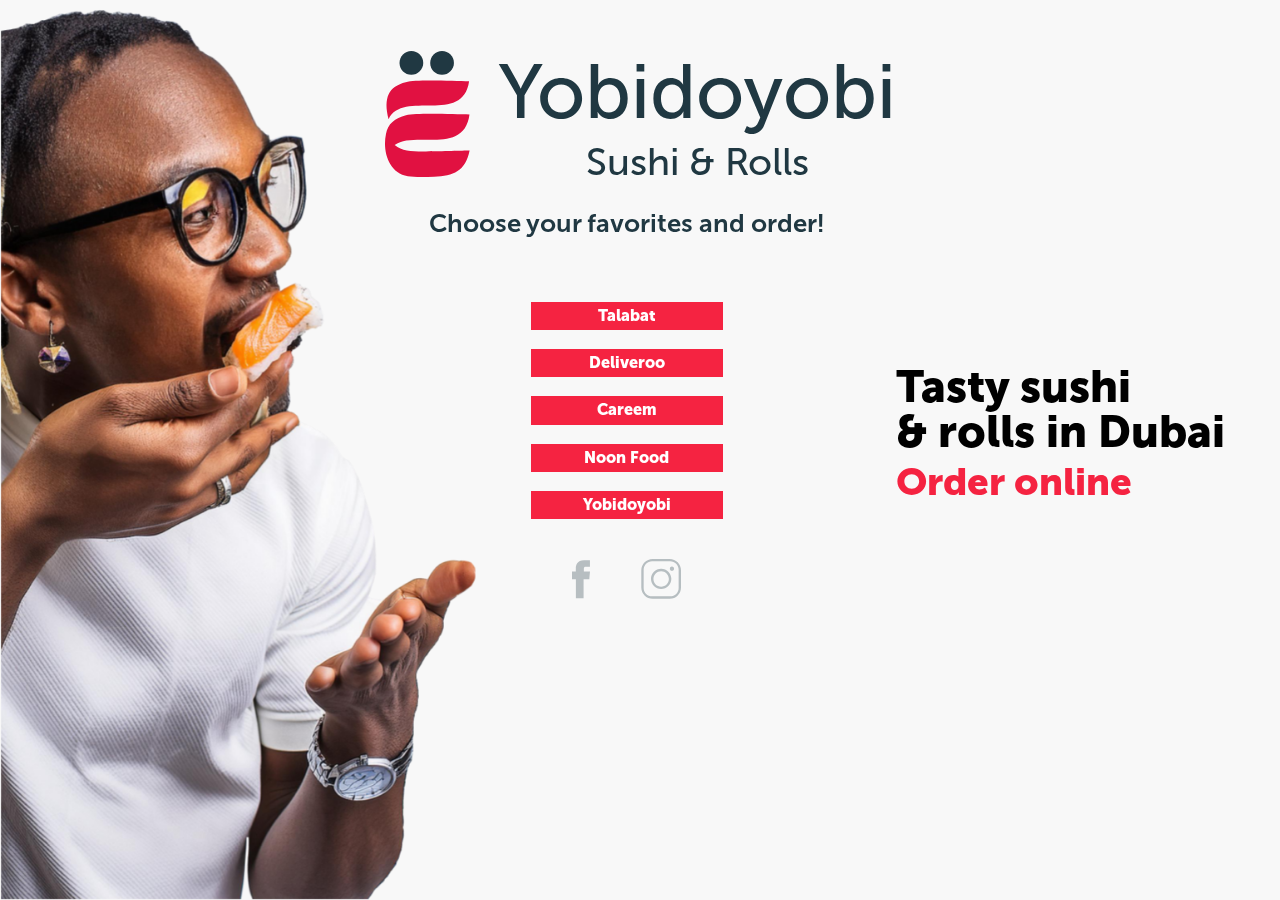
==== commit e3ca7432: "eng" ====
--- a/index.html
+++ b/index.html
@@ -103,7 +103,7 @@
             <div class="block-text">
               <p class="section-title">Tasty sushi <br />& rolls in Dubai</p>
               <p class="section-description-color">Order online</p>
-              <p class="section-description">Payment by card or cash</p>
+              <!-- <p class="section-description">Payment by card or cash</p> -->
             </div>
           </div>
         </div>
--- a/css/main.css
+++ b/css/main.css
@@ -654,7 +654,7 @@
     position: absolute;
     /* height: auto; */
     /* height: 500px; */
-    left: 15vw;
+    left: 18vw;
     max-height: 100%;
     max-width: 100%;
     transform: scale(-0.7, 0.7);
